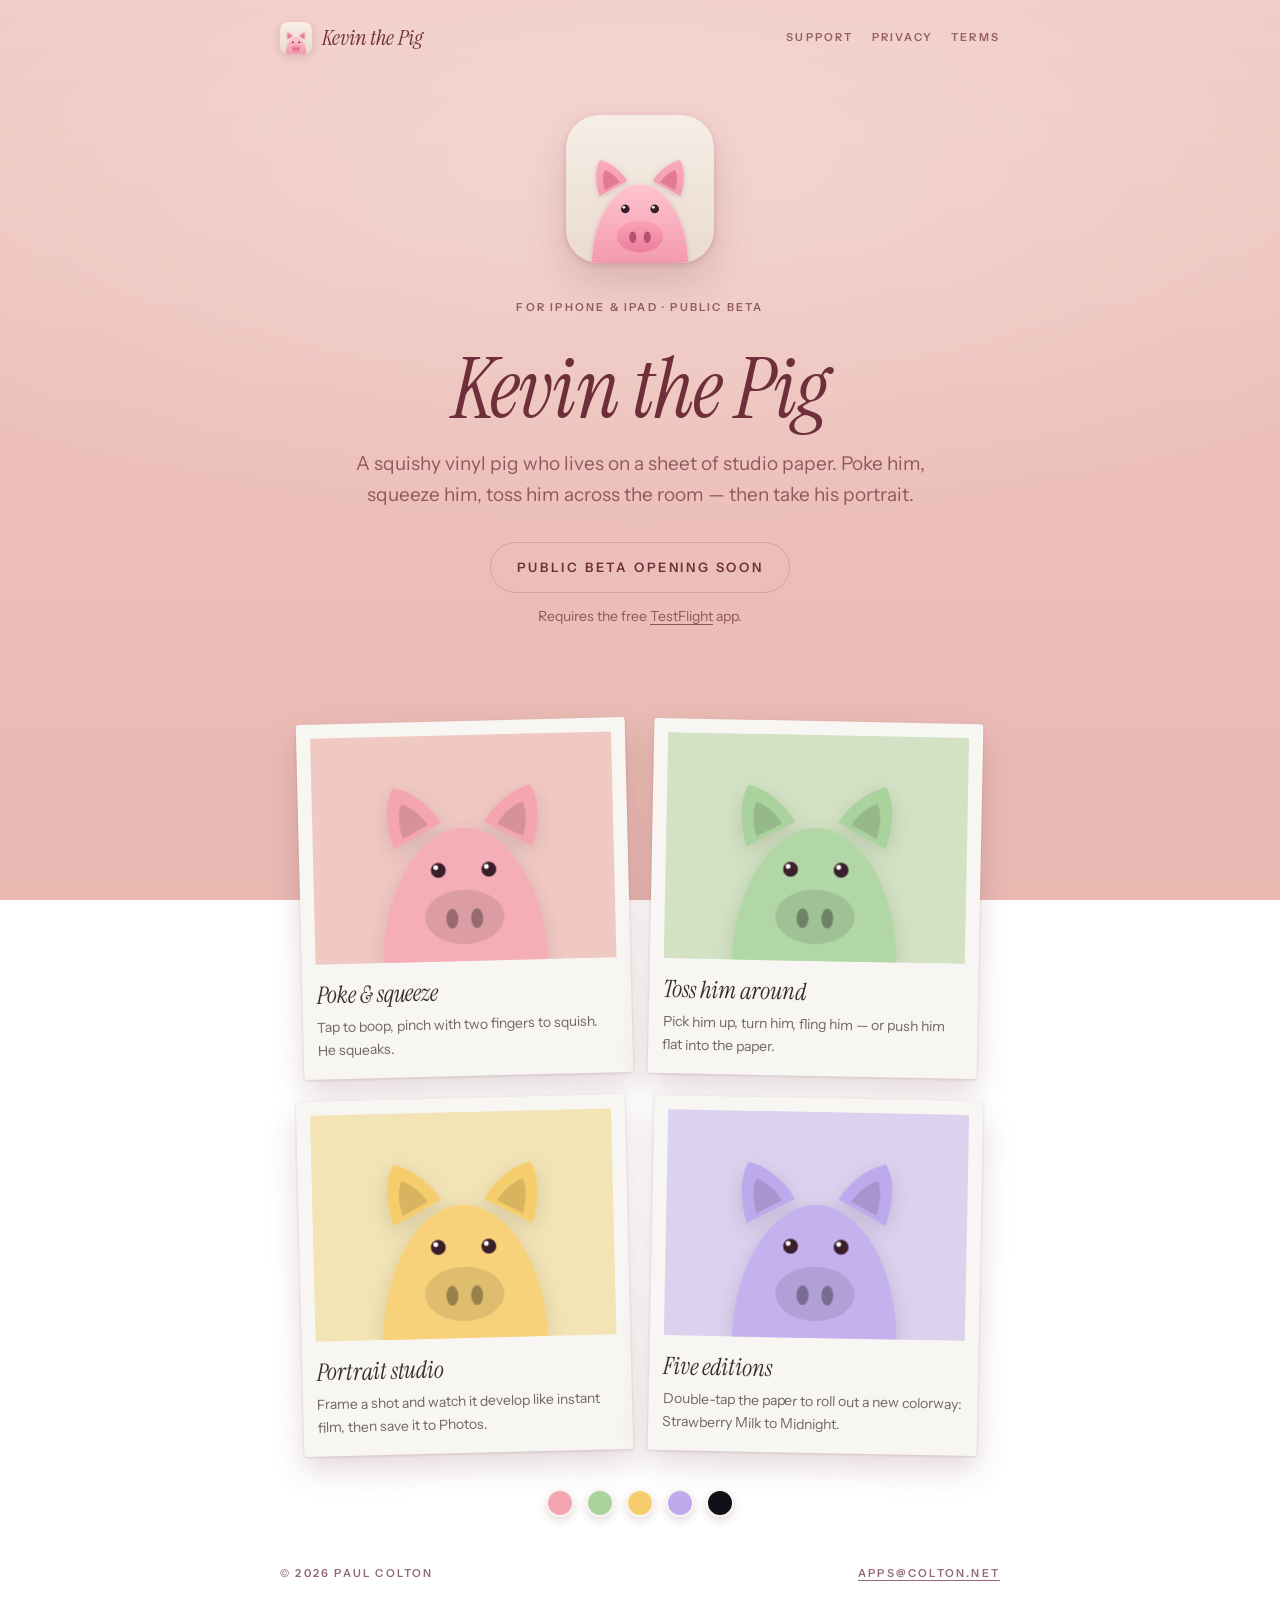
==== app/index.html @ 4c8b5f09 "kevinthepig.com/app: the link shared prints carry (the site until launch, then the App Store) Co-Aut" ====
<!doctype html>
<html lang="en">
<head>
  <meta charset="utf-8">
  <title>Kevin the Pig</title>
  <!-- The link Kevin's shared prints carry (kevinthepig.com/app). Until the
       app is on the App Store it opens the site; on launch day, point it at
       https://apps.apple.com/app/id6817405741 (here and in the script). -->
  <meta http-equiv="refresh" content="0; url=/">
  <link rel="canonical" href="https://kevinthepig.com/">
  <script>location.replace("/")</script>
</head>
<body><p><a href="/">Kevin the Pig</a></p></body>
</html>
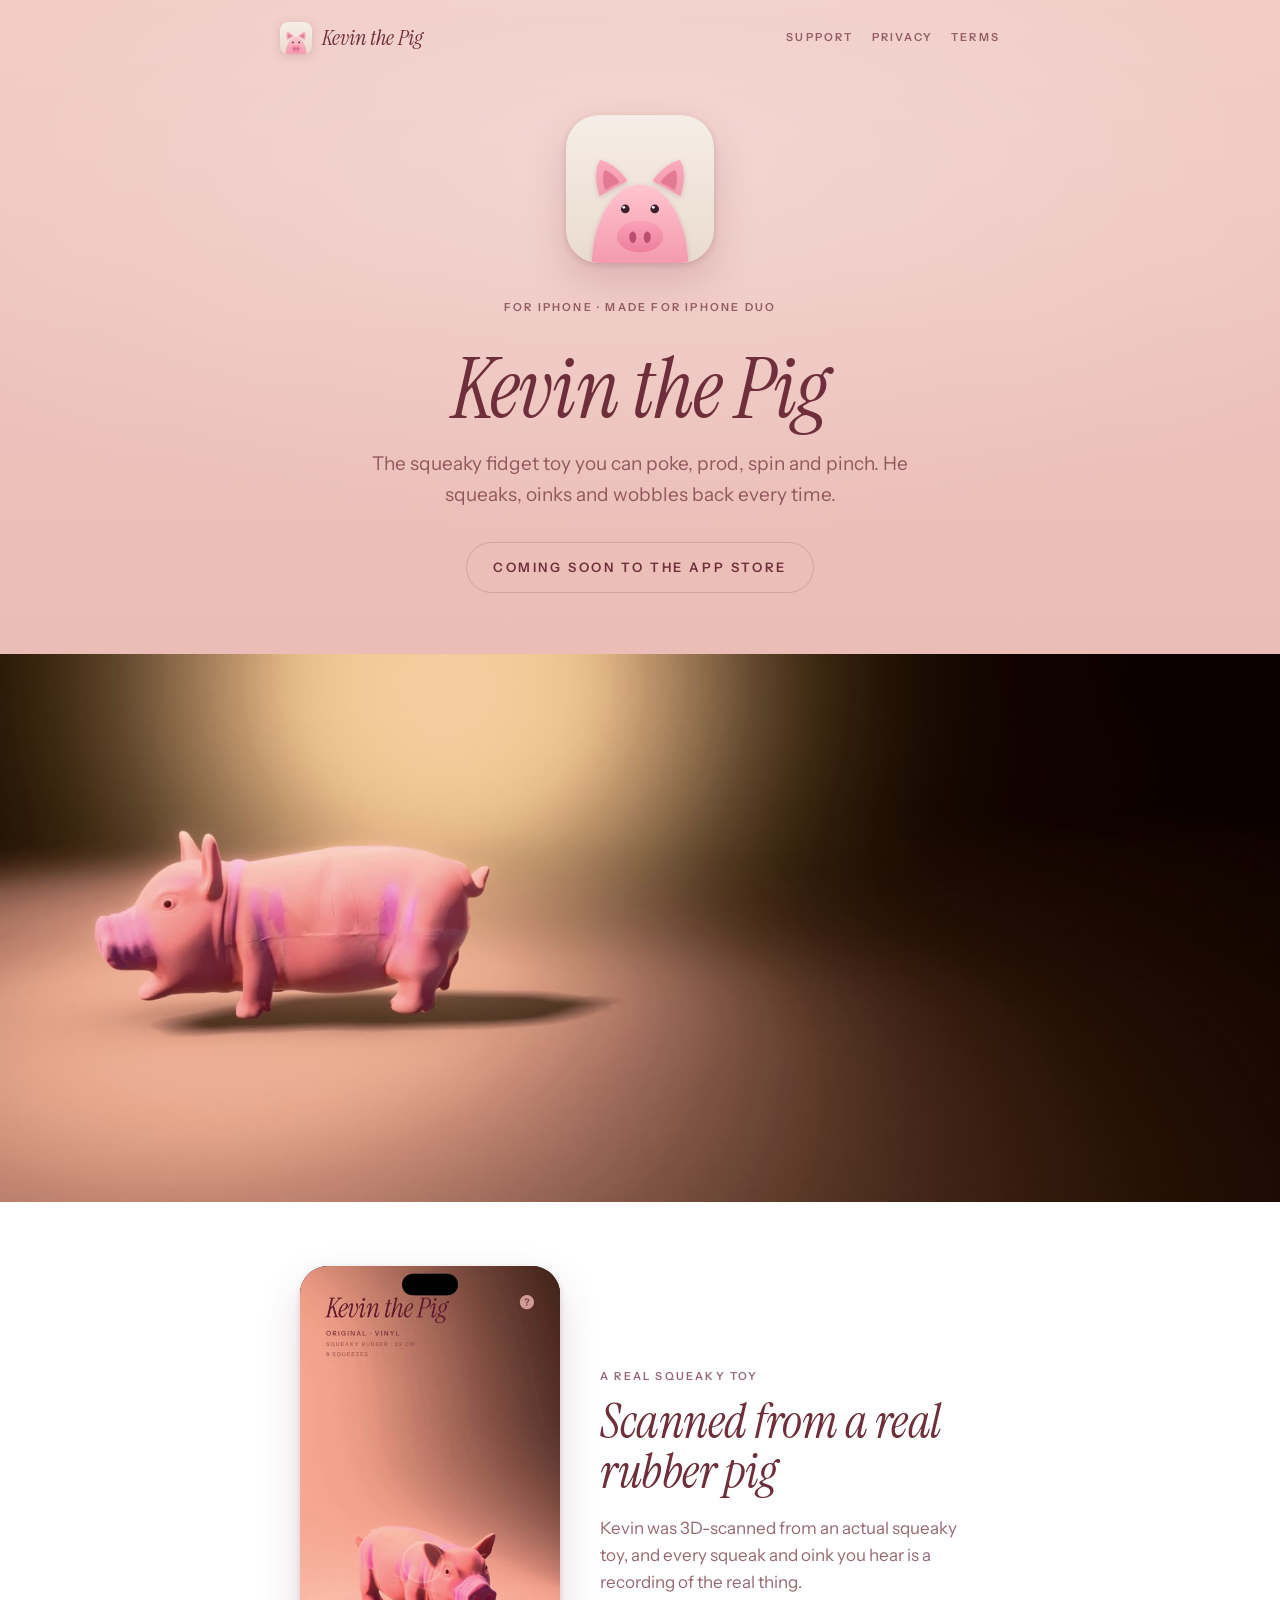
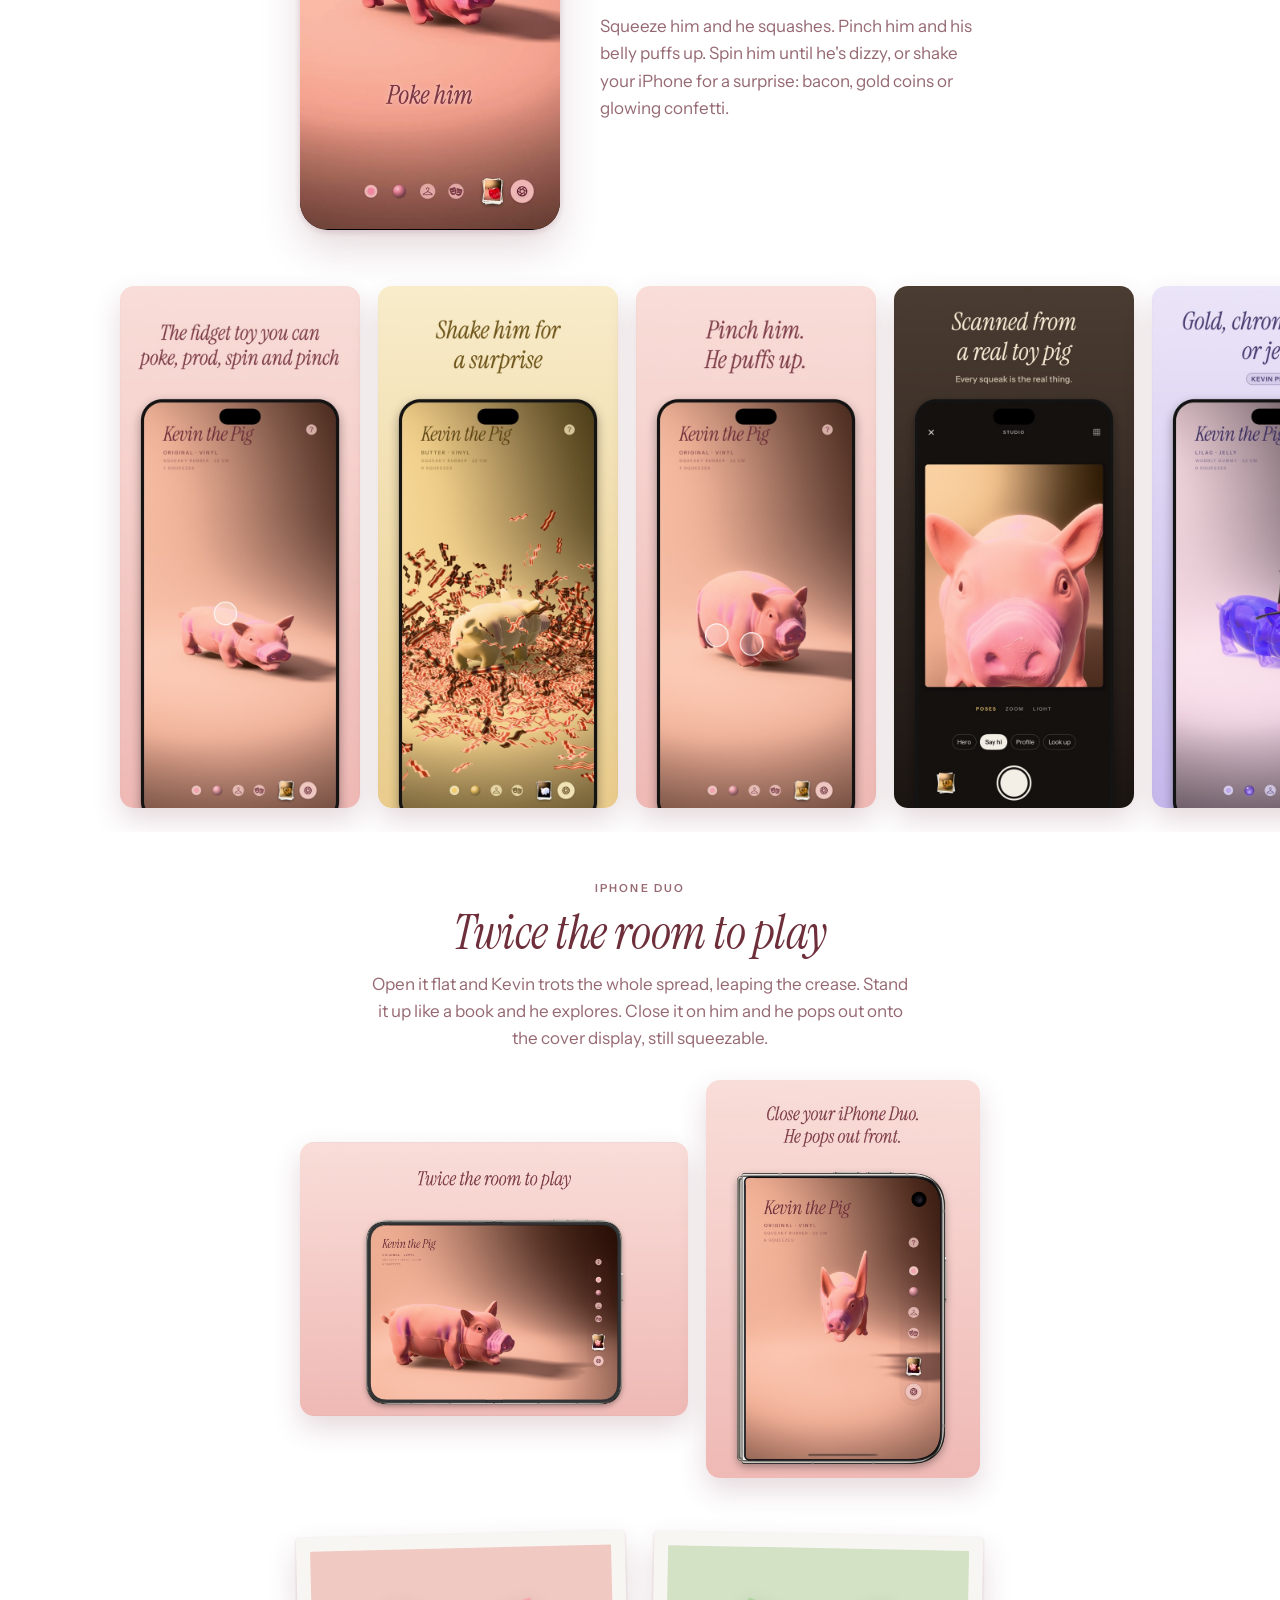
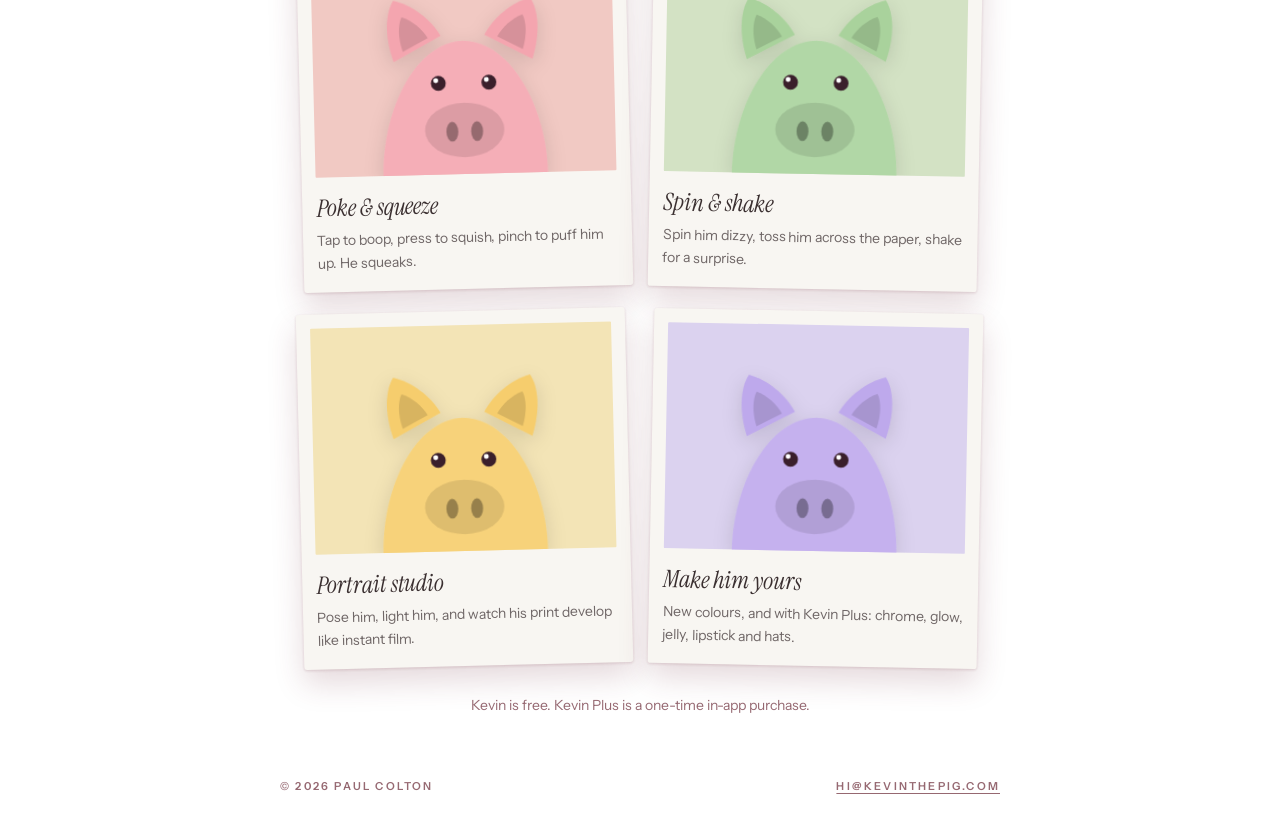
==== commit c922b871: "Badge appears by itself at launch; footer email hi@kevinthepig.com store.js asks Apple's lookup serv" ====
--- a/app/index.html
+++ b/app/index.html
@@ -1,14 +1,13 @@
 <!doctype html>
-<html lang="en">
+<html lang="en" data-redirect="1">
 <head>
   <meta charset="utf-8">
   <title>Kevin the Pig</title>
-  <!-- The link Kevin's shared prints carry (kevinthepig.com/app). Until the
-       app is on the App Store it opens the site; on launch day, point it at
-       https://apps.apple.com/app/id6817405741 (here and in the script). -->
-  <meta http-equiv="refresh" content="0; url=/">
+  <!-- The link Kevin's shared prints carry (kevinthepig.com/app): the App Store
+       once Kevin is on it, the site until then (see /store.js). -->
   <link rel="canonical" href="https://kevinthepig.com/">
-  <script>location.replace("/")</script>
+  <noscript><meta http-equiv="refresh" content="0; url=/"></noscript>
+  <script src="/store.js"></script>
 </head>
 <body><p><a href="/">Kevin the Pig</a></p></body>
 </html>
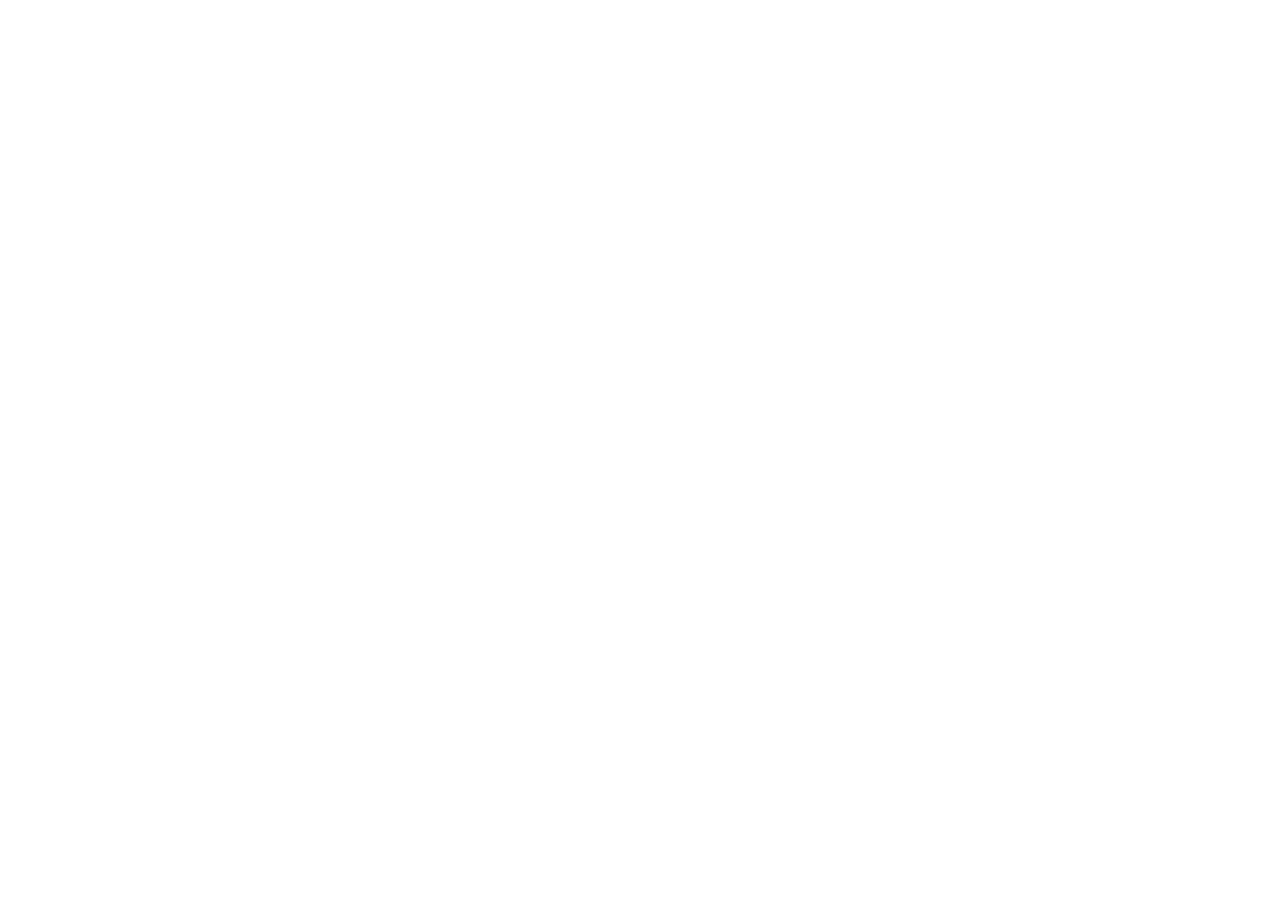
==== commit be2459b6: "Update site and share preview for App Store launch" ====
--- a/app/index.html
+++ b/app/index.html
@@ -1,13 +1,12 @@
 <!doctype html>
-<html lang="en" data-redirect="1">
+<html lang="en">
 <head>
   <meta charset="utf-8">
+  <meta name="viewport" content="width=device-width, initial-scale=1">
   <title>Kevin the Pig</title>
-  <!-- The link Kevin's shared prints carry (kevinthepig.com/app): the App Store
-       once Kevin is on it, the site until then (see /store.js). -->
-  <link rel="canonical" href="https://kevinthepig.com/">
-  <noscript><meta http-equiv="refresh" content="0; url=/"></noscript>
-  <script src="/store.js"></script>
+  <!-- The link Kevin's shared prints carry (kevinthepig.com/app). -->
+  <link rel="canonical" href="https://apps.apple.com/app/id6817405741">
+  <meta http-equiv="refresh" content="0; url=https://apps.apple.com/app/id6817405741">
 </head>
-<body><p><a href="/">Kevin the Pig</a></p></body>
+<body><p><a href="https://apps.apple.com/app/id6817405741">Download Kevin the Pig on the App Store</a></p></body>
 </html>
